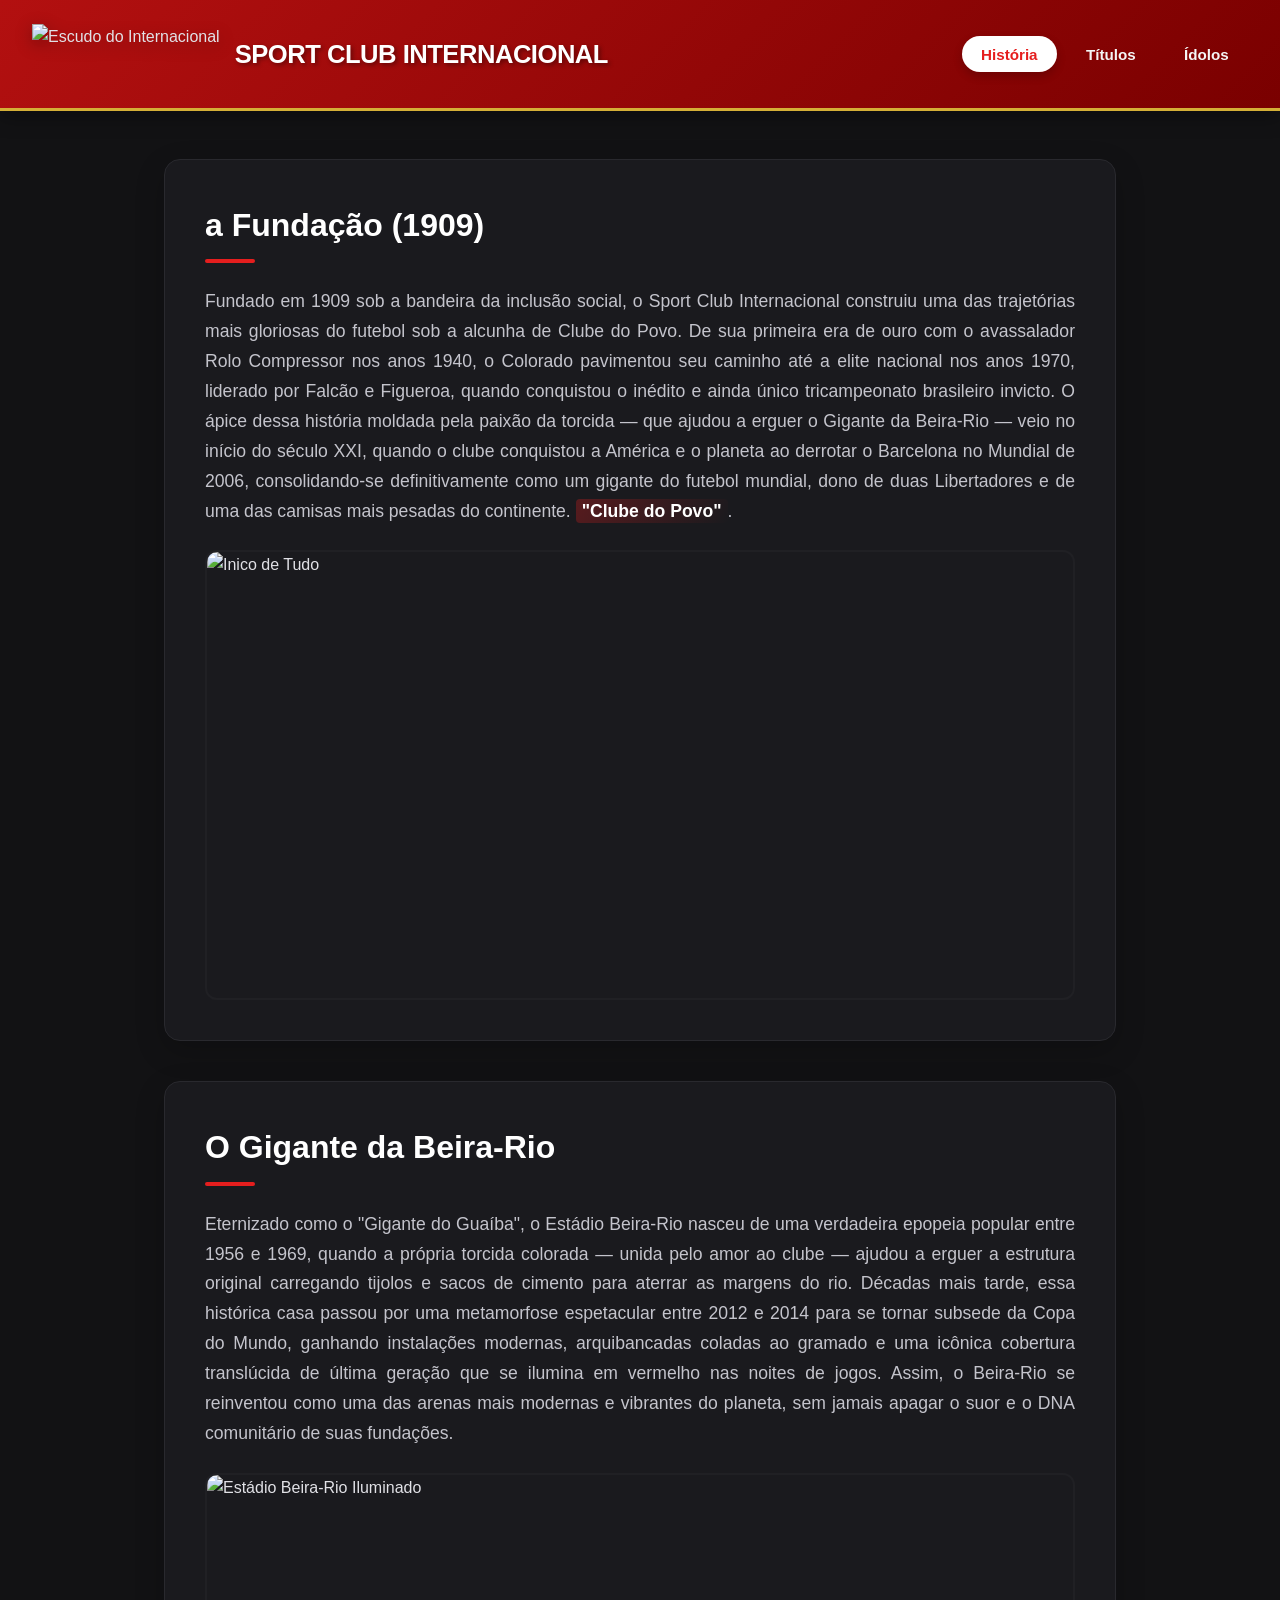
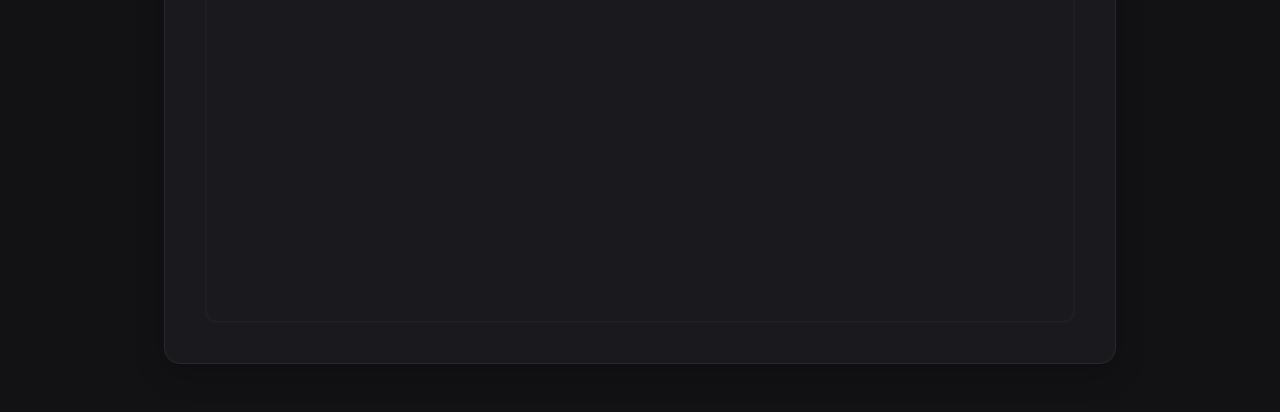
==== index.html @ 4d7de6e5 "Inter" ====
<!DOCTYPE html>
<html lang="pt-BR">
<head>
    <meta charset="UTF-8">
    <meta name="viewport" content="width=device-width, initial-scale=1.0">
    <title>Sport Club Internacional - História</title>
    <link rel="stylesheet" href="inter.css">
</head>
<body>

<header>
  <div class="logo-container">
    <img src="eescudo outro.png" alt="Escudo do Internacional" class="logo">
 <h1>Sport Club Internacional</h1>
</div>
<nav>
     <ul>
        <li><a href="index.html" class="active">História</a></li>
        <li><a href="titulos.html">Títulos</a></li>
        <li><a href="idolos.html">Ídolos</a></li>
    </ul>
    </nav>
    </header>

<main>
    <section>
        <h2>a Fundação (1909)</h2>
        <p>Fundado em 1909 sob a bandeira da inclusão social, o Sport Club Internacional construiu uma das trajetórias mais gloriosas do futebol sob a alcunha de Clube do Povo. De sua primeira era de ouro com o avassalador Rolo Compressor nos anos 1940, o Colorado pavimentou seu caminho até a elite nacional nos anos 1970, liderado por Falcão e Figueroa, quando conquistou o inédito e ainda único tricampeonato brasileiro invicto. O ápice dessa história moldada pela paixão da torcida — que ajudou a erguer o Gigante da Beira-Rio — veio no início do século XXI, quando o clube conquistou a América e o planeta ao derrotar o Barcelona no Mundial de 2006, consolidando-se definitivamente como um gigante do futebol mundial, dono de duas Libertadores e de uma das camisas mais pesadas do continente. <strong>"Clube do Povo"</strong>.</p>
        <img src="Sport_Club_Internacional_em_1919-768x559.jpg" alt="Inico de Tudo" class="img-Historia">
    </section>

     <section>
        <h2>O Gigante da Beira-Rio</h2>
        <p> Eternizado como o "Gigante do Guaíba", o Estádio Beira-Rio nasceu de uma verdadeira epopeia popular entre 1956 e 1969, quando a própria torcida colorada — unida pelo amor ao clube — ajudou a erguer a estrutura original carregando tijolos e sacos de cimento para aterrar as margens do rio. Décadas mais tarde, essa histórica casa passou por uma metamorfose espetacular entre 2012 e 2014 para se tornar subsede da Copa do Mundo, ganhando instalações modernas, arquibancadas coladas ao gramado e uma icônica cobertura translúcida de última geração que se ilumina em vermelho nas noites de jogos. Assim, o Beira-Rio se reinventou como uma das arenas mais modernas e vibrantes do planeta, sem jamais apagar o suor e o DNA comunitário de suas fundações.</p>
    <img src="beira_rio_-_jun_2023-1.jpg" alt="Estádio Beira-Rio Iluminado" class="img-estadio">
        </section>
    </main>

</body>
</html>
---- inter.css ----
* {
    margin: 0;
    padding: 0;
    box-sizing: border-box;
}


body {
    background-color: #121214; 
    color: #e1e1e6;
    font-family: 'Open Sans', sans-serif;
    line-height: 1.6;
    overflow-x: hidden;
}


header {
    background: linear-gradient(135deg, #b31010 0%, #7a0000 100%);
    padding: 1.5rem 2rem;
    position: sticky;
    top: 0;
    z-index: 1000;
    box-shadow: 0 4px 20px rgba(0, 0, 0, 0.4);
    display: flex;
    justify-content: space-between;
    align-items: center;
    border-bottom: 3px solid #d4af37; 
}

.logo-container {
    display: flex;
    align-items: center;
    gap: 15px;
}

.logo {
    height: 60px;
    width: auto;
    filter: drop-shadow(0px 4px 8px rgba(0,0,0,0.3));
    transition: transform 0.3s ease;
}

.logo:hover {
    transform: rotate(5deg) scale(1.05);
}

header h1 {
    font-family: 'Montserrat', sans-serif;
    font-weight: 800;
    font-size: 1.6rem;
    color: #ffffff;
    letter-spacing: -0.5px;
    text-transform: uppercase;
    text-shadow: 2px 2px 4px rgba(0, 0, 0, 0.4);
}

nav ul {
    list-style: none;
    display: flex;
    gap: 10px;
}

nav ul li a {
    text-decoration: none;
    color: #f5f5f5;
    font-family: 'Montserrat', sans-serif;
    font-weight: 600;
    padding: 0.6rem 1.2rem;
    border-radius: 20px;
    transition: all 0.3s ease;
    font-size: 0.95rem;
}

nav ul li a:hover {
    background-color: rgba(255, 255, 255, 0.15);
    color: #ffffff;
}

nav ul li a.active {
    background-color: #ffffff;
    color: #e51e1e;
    box-shadow: 0 4px 10px rgba(0,0,0,0.2);
}

main {
    max-width: 1000px;
    margin: 3rem auto;
    padding: 0 1.5rem;
    display: flex;
    flex-direction: column;
    gap: 2.5rem;
}


section {
    background-color: #1a1a1e; 
    border: 1px solid #29292e;
    padding: 2.5rem;
    border-radius: 16px;
    box-shadow: 0 10px 30px rgba(0, 0, 0, 0.2);
    transition: transform 0.3s ease, box-shadow 0.3s ease;
}

section:hover {
    transform: translateY(-5px);
}

section h2 {
    font-family: 'Montserrat', sans-serif;
    font-weight: 800;
    font-size: 2rem;
    color: #ffffff;
    margin-bottom: 1.5rem;
    position: relative;
    display: inline-block;
}

section h2::after {
    content: '';
    display: block;
    width: 50px;
    height: 4px;
    background-color: #e51e1e;
    margin-top: 8px;
    border-radius: 2px;
    transition: width 0.3s ease;
}

section:hover h2::after {
    width: 100%;
}

section h3 {
    font-family: 'Montserrat', sans-serif;
    font-weight: 600;
    font-size: 1.3rem;
    color: #d4af37; 
    margin-top: 2rem;
    margin-bottom: 0.5rem;
}

section p {
    color: #c4c4cc;
    font-size: 1.1rem;
    line-height: 1.7;
    margin-bottom: 1rem;
    text-align: justify;
}

section strong {
    color: #ffffff;
    background: linear-gradient(120deg, rgba(229,30,30,0.3) 0%, rgba(229,30,30,0) 100%);
    padding: 2px 6px;
    border-radius: 4px;
}

.link-externo {
    display: inline-block;
    background-color: #1a1a1e;
    color: #d4af37;
    text-decoration: none;
    font-family: 'Montserrat', sans-serif;
    font-size: 2rem; 
    font-weight: 600;
    padding: 12px 24px;
    margin-top: 20px;
    border-radius: 8px;
    transition: all 0.3s ease;
    box-shadow: 0 4px 12px rgba(0,0,0,0.3);
}


.titulo-item {
    display: block;
    background-color: #1a1a1e;
    color: #d4af37;
    text-decoration: none;
    font-family: 'Montserrat', sans-serif;
    font-size: 1.5rem;
    font-weight: 700;
    padding: 28px;
    margin: 20px 0;
    border: 1px solid #29292e;
    border-left: 6px solid #e51e1e;
    border-radius: 14px;
    transition: all 0.3s ease;
    box-shadow: 0 6px 18px rgba(0,0,0,0.35);
}

.titulo-item:hover {
    background-color: #29292e;
    color: #ffffff;
    transform: translateX(10px);
    border-left-color: #d4af37;
    box-shadow: 0 10px 25px rgba(0,0,0,0.45);
}


.img-Mundial,
.img-Historia,
.img-estadio {
    display: block;
    width: 100%;
    height: 450px; 
    object-fit: cover;
    border-radius: 12px;
    margin-top: 1.5rem;
    border: 2px solid #202024;
    transition: transform 0.4s ease, filter 0.4s ease;
}

.img-Mundial:hover,
.img-Historia:hover,
.img-estadio:hover {
    filter: brightness(1.1);
}

.texto-titulo {
    background-color: #1a1a1e;
    border: 1px solid #29292e;
    padding: 2.5rem;
    border-radius: 16px;
    box-shadow: 0 10px 30px rgba(0, 0, 0, 0.2);
    transition: transform 0.3s ease;
}

.texto-titulo:hover {
    transform: translateY(-5px);
}

.texto-titulo h2 {
    font-family: 'Montserrat', sans-serif;
    font-weight: 800;
    font-size: 2rem;
    color: #ffffff;
    margin-bottom: 1.5rem;
    position: relative;
    display: inline-block;
}

.texto-titulo h2::after {
    content: '';
    display: block;
    width: 50px;
    height: 4px;
    background-color: #e51e1e;
    margin-top: 8px;
    border-radius: 2px;
}

.texto-titulo h3 {
    font-family: 'Montserrat', sans-serif;
    font-weight: 600;
    font-size: 1.3rem;
    color: #d4af37;
    margin-top: 2rem;
    margin-bottom: 0.5rem;
}

.texto-titulo p {
    color: #c4c4cc;
    font-size: 1.1rem;
    line-height: 1.7;
    margin-bottom: 1rem;
    text-align: justify;
}

.texto-titulo strong {
    color: #ffffff;
    background: linear-gradient(
        120deg,
        rgba(225,30,30,0.3) 0%,
        rgba(225,30,30,0) 100%
    );
    padding: 2px 6px;
    border-radius: 4px;
}
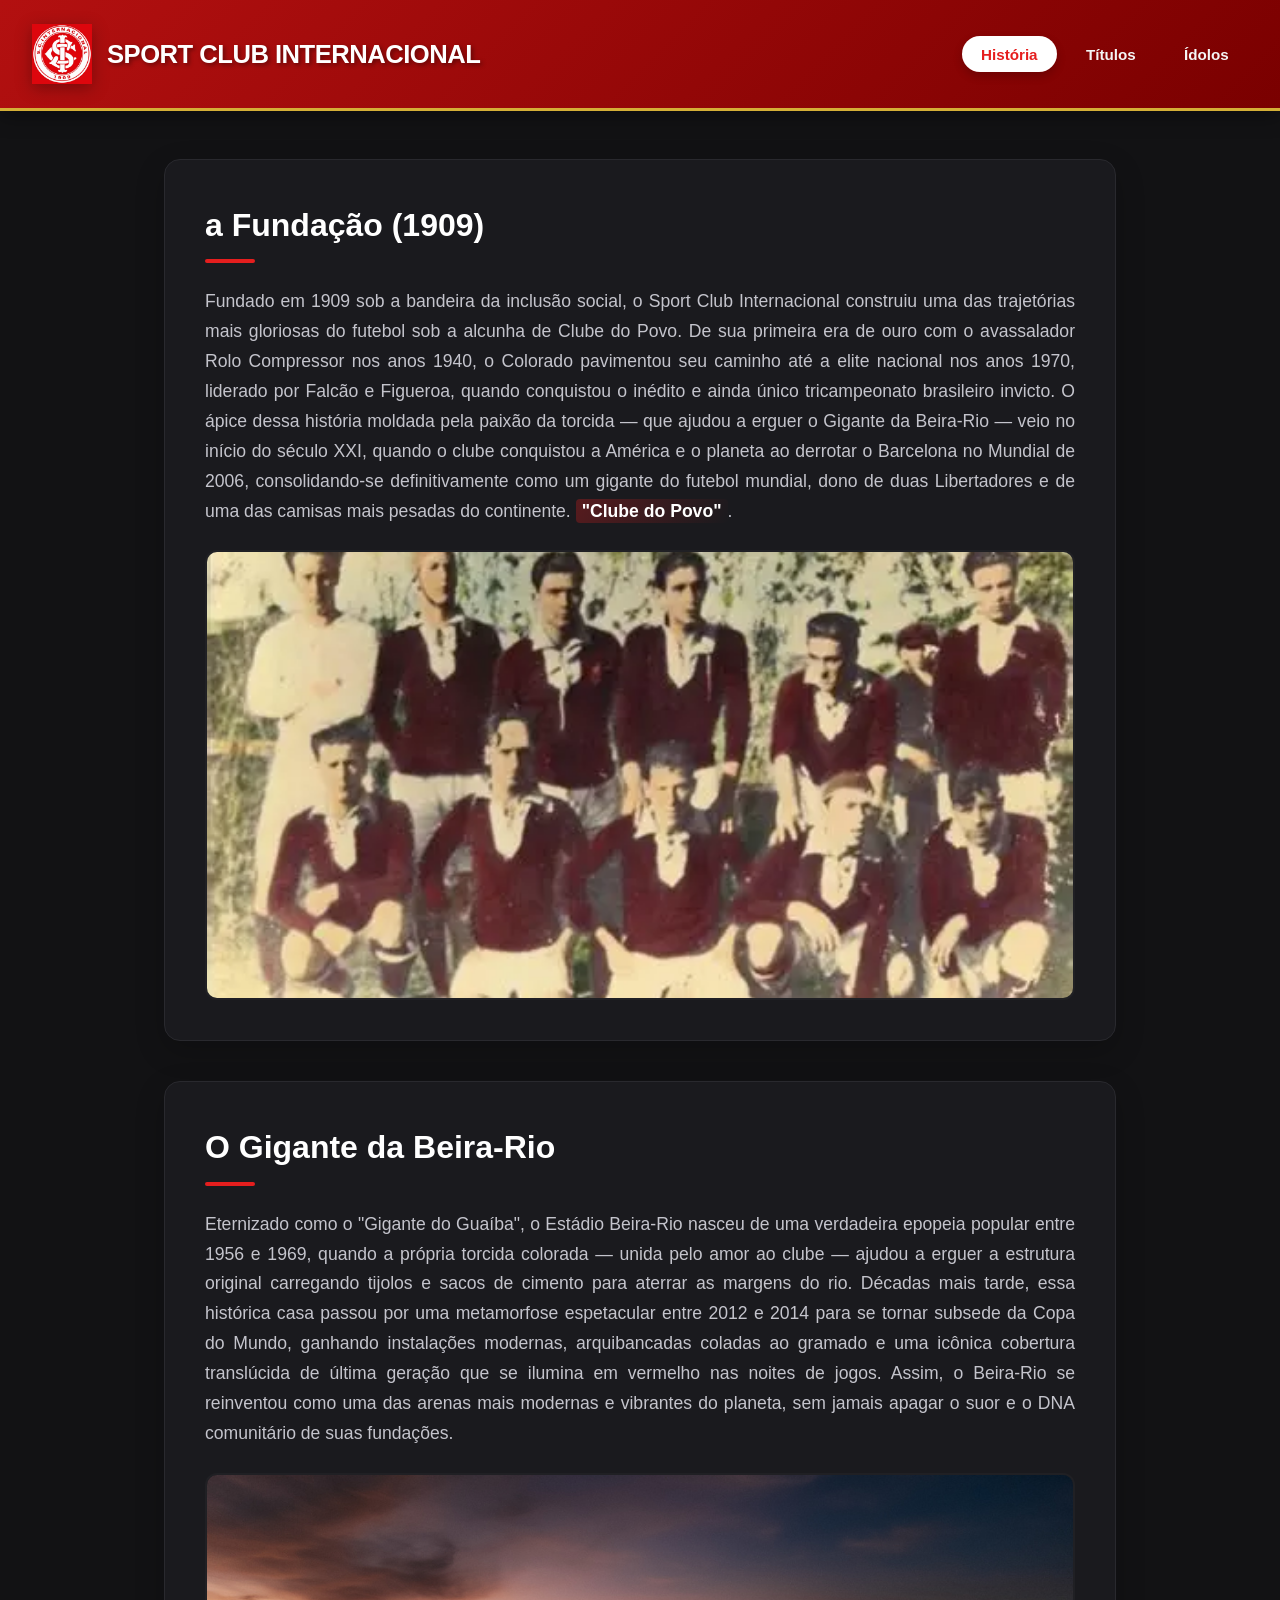
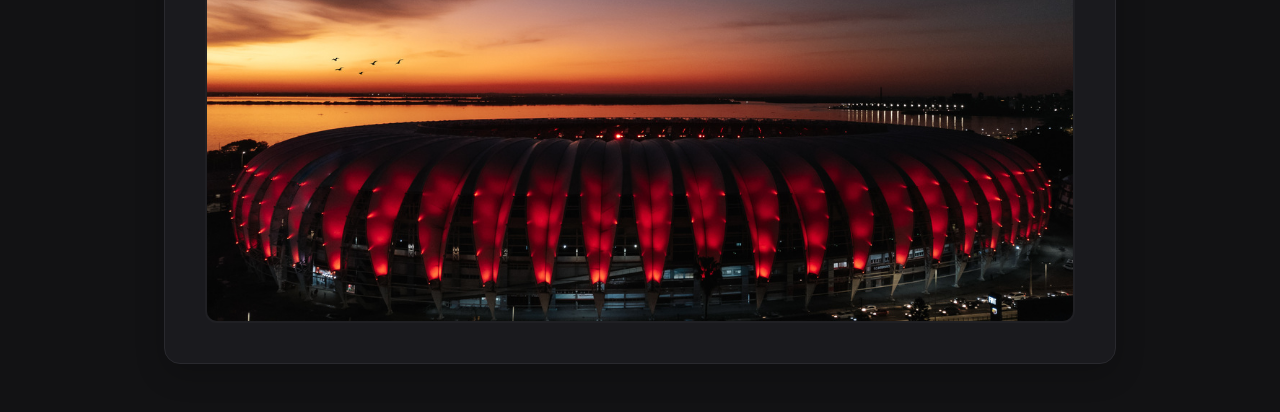
==== commit b070bcea: "terminei" ====
--- a/index.html
+++ b/index.html
@@ -10,7 +10,7 @@
 
 <header>
   <div class="logo-container">
-    <img src="eescudo outro.png" alt="Escudo do Internacional" class="logo">
+    <img src="fotos/WhatsApp Image 2026-06-04 at 19.56.38.jpeg" alt="Escudo do Internacional" class="logo">
  <h1>Sport Club Internacional</h1>
 </div>
 <nav>
@@ -26,13 +26,13 @@
     <section>
         <h2>a Fundação (1909)</h2>
         <p>Fundado em 1909 sob a bandeira da inclusão social, o Sport Club Internacional construiu uma das trajetórias mais gloriosas do futebol sob a alcunha de Clube do Povo. De sua primeira era de ouro com o avassalador Rolo Compressor nos anos 1940, o Colorado pavimentou seu caminho até a elite nacional nos anos 1970, liderado por Falcão e Figueroa, quando conquistou o inédito e ainda único tricampeonato brasileiro invicto. O ápice dessa história moldada pela paixão da torcida — que ajudou a erguer o Gigante da Beira-Rio — veio no início do século XXI, quando o clube conquistou a América e o planeta ao derrotar o Barcelona no Mundial de 2006, consolidando-se definitivamente como um gigante do futebol mundial, dono de duas Libertadores e de uma das camisas mais pesadas do continente. <strong>"Clube do Povo"</strong>.</p>
-        <img src="Sport_Club_Internacional_em_1919-768x559.jpg" alt="Inico de Tudo" class="img-Historia">
+        <img src="fotos/OIP (2).webp" alt="Inico de Tudo" class="img-Historia">
     </section>
 
      <section>
         <h2>O Gigante da Beira-Rio</h2>
         <p> Eternizado como o "Gigante do Guaíba", o Estádio Beira-Rio nasceu de uma verdadeira epopeia popular entre 1956 e 1969, quando a própria torcida colorada — unida pelo amor ao clube — ajudou a erguer a estrutura original carregando tijolos e sacos de cimento para aterrar as margens do rio. Décadas mais tarde, essa histórica casa passou por uma metamorfose espetacular entre 2012 e 2014 para se tornar subsede da Copa do Mundo, ganhando instalações modernas, arquibancadas coladas ao gramado e uma icônica cobertura translúcida de última geração que se ilumina em vermelho nas noites de jogos. Assim, o Beira-Rio se reinventou como uma das arenas mais modernas e vibrantes do planeta, sem jamais apagar o suor e o DNA comunitário de suas fundações.</p>
-    <img src="beira_rio_-_jun_2023-1.jpg" alt="Estádio Beira-Rio Iluminado" class="img-estadio">
+    <img src="fotos/beira_rio_-_jun_2023-3.jpg" alt="Estádio Beira-Rio Iluminado" class="img-estadio">
         </section>
     </main>
 
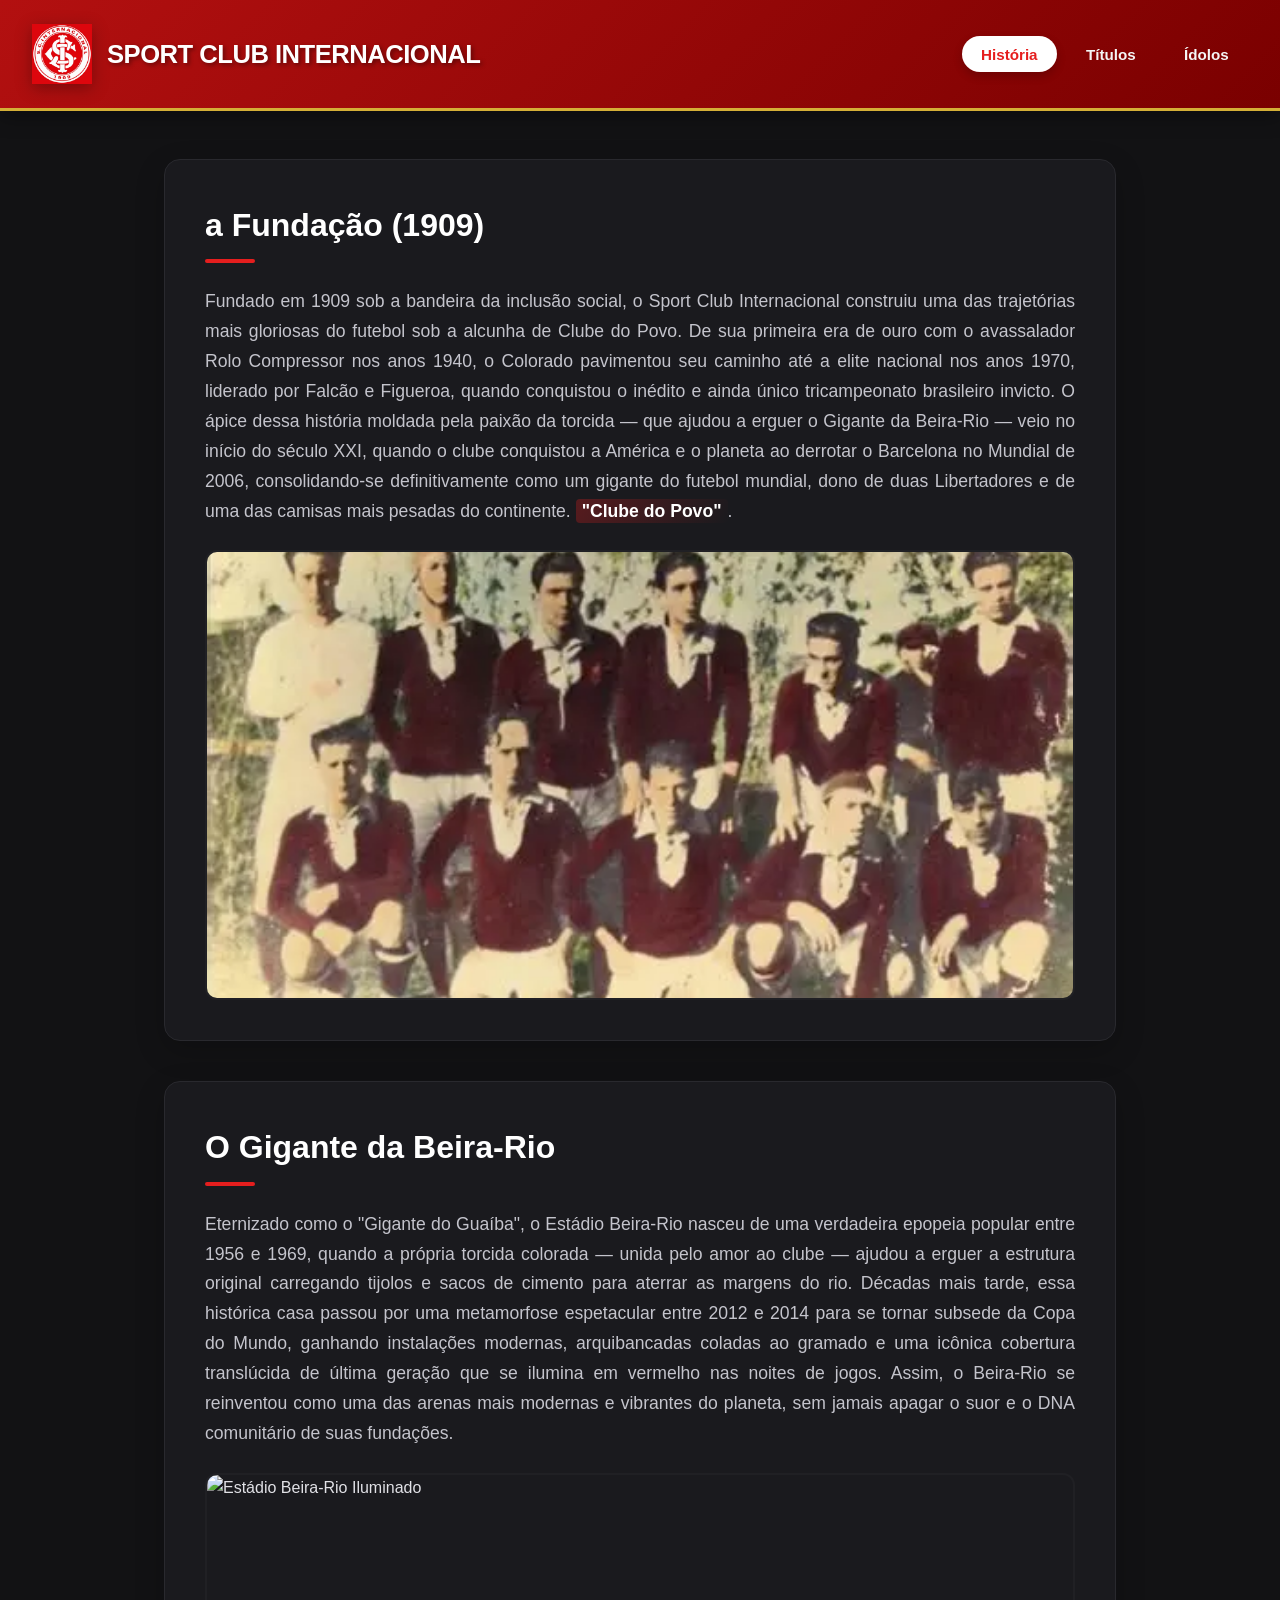
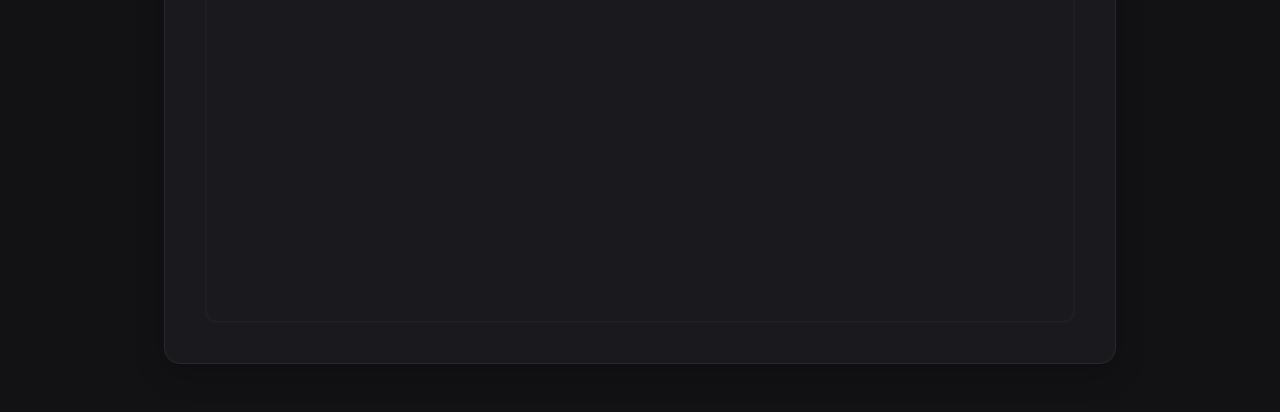
==== commit a8b53e36: "h" ====
--- a/index.html
+++ b/index.html
@@ -32,7 +32,7 @@
      <section>
         <h2>O Gigante da Beira-Rio</h2>
         <p> Eternizado como o "Gigante do Guaíba", o Estádio Beira-Rio nasceu de uma verdadeira epopeia popular entre 1956 e 1969, quando a própria torcida colorada — unida pelo amor ao clube — ajudou a erguer a estrutura original carregando tijolos e sacos de cimento para aterrar as margens do rio. Décadas mais tarde, essa histórica casa passou por uma metamorfose espetacular entre 2012 e 2014 para se tornar subsede da Copa do Mundo, ganhando instalações modernas, arquibancadas coladas ao gramado e uma icônica cobertura translúcida de última geração que se ilumina em vermelho nas noites de jogos. Assim, o Beira-Rio se reinventou como uma das arenas mais modernas e vibrantes do planeta, sem jamais apagar o suor e o DNA comunitário de suas fundações.</p>
-    <img src="fotos/beira_rio_-_jun_2023-3.jpg" alt="Estádio Beira-Rio Iluminado" class="img-estadio">
+    <img src="https://storage.alboom.ninja/sites/8095/galleries/108662/beira_rio_-_jun_2023-3.jpg?t=1688419004" alt="Estádio Beira-Rio Iluminado" class="img-estadio">
         </section>
     </main>
 
